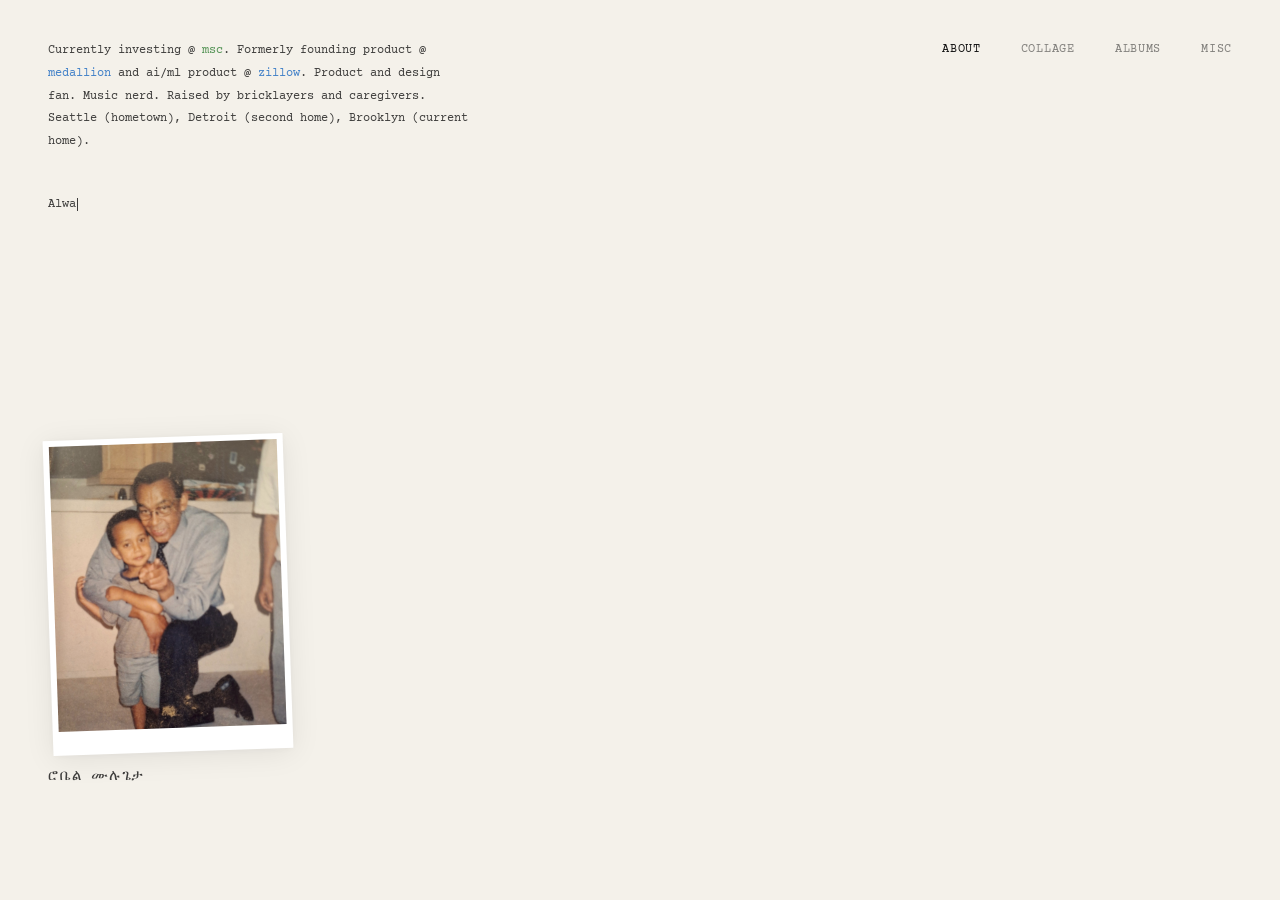
==== about/index.html @ 21a09a6a "Remove writing section Delete the /writing page and drop its nav link from the about, albums, collag" ====
<!DOCTYPE html>
<html lang="en">
<head>
  <meta charset="UTF-8">
  <meta name="viewport" content="width=device-width, initial-scale=1.0">
  <title>About — Robel Mulugeta</title>
  <meta name="description" content="First-generation. Product, venture, and everything in between.">
  <link rel="stylesheet" href="../css/style.css">
  <link rel="icon" type="image/png" href="../images/favicon-32.png" sizes="32x32">
  <link rel="apple-touch-icon" href="../images/apple-touch-icon.png">
</head>
<body>

  <nav class="nav">
    <a href="/about" class="active">About</a>
    <a href="/collage">Collage</a>
    <a href="/albums">Albums</a>
    <a href="/misc">Misc</a>
  </nav>

  <main class="about page-enter">
    <div class="about__text">
      <p>
        Currently investing @ <a href="https://msc.vc/" target="_blank" style="color: #2e7d32;">msc</a>. Formerly founding product @ <a href="https://medallion.co/" target="_blank" style="color: #1565c0;">medallion</a> and ai/ml product @ <a href="https://www.zillow.com/" target="_blank" style="color: #1565c0;">zillow</a>. Product and design fan. Music nerd. Raised by bricklayers and caregivers. Seattle (hometown), Detroit (second home), Brooklyn (current home).
      </p>
    </div>

    <div class="about__principles" id="typewriter"></div>

  </main>

  <div class="about__photo">
    <div class="polaroid">
      <img src="../images/IMG_8715.jpg" alt="Childhood photograph">
    </div>
    <div class="about__signature">
      ሮቤል ሙሉጌታ
    </div>
  </div>

  <script src="../js/cursor.js"></script>
  <script>
    (function () {
      var el = document.getElementById('typewriter');
      var cursor = document.createElement('span');
      cursor.className = 'cursor';
      el.appendChild(cursor);

      // Build the sequence of actions
      // Each action is either { type: 'char' } or { type: 'delete', count: n } or { type: 'pause', ms: n }
      var actions = [];
      var text = 'Always trying to be:\n\n* kind\n* honest\n* curiuous';

      // Type up to the typo
      for (var i = 0; i < text.length; i++) {
        actions.push({ type: 'char', char: text[i] });
      }

      // Pause after the typo
      actions.push({ type: 'pause', ms: 400 });

      // Backspace 'uous' (4 characters)
      for (var d = 0; d < 4; d++) {
        actions.push({ type: 'delete' });
      }

      // Small pause before correction
      actions.push({ type: 'pause', ms: 200 });

      // Type correction + rest
      var correction = 'ous\n* grateful';
      for (var c = 0; c < correction.length; c++) {
        actions.push({ type: 'char', char: correction[c] });
      }

      var content = '';
      var idx = 0;
      var baseTypeSpeed = 70;
      var deleteSpeed = 50;

      function tick() {
        if (idx >= actions.length) return;

        var action = actions[idx];
        idx++;

        if (action.type === 'char') {
          content += action.char;
          el.textContent = content;
          el.appendChild(cursor);
          var speed = baseTypeSpeed + Math.random() * 40;
          // Slow down slightly after newlines
          if (action.char === '\n') speed += 100;
          setTimeout(tick, speed);
        } else if (action.type === 'delete') {
          content = content.slice(0, -1);
          el.textContent = content;
          el.appendChild(cursor);
          setTimeout(tick, deleteSpeed);
        } else if (action.type === 'pause') {
          setTimeout(tick, action.ms);
        }
      }

      // Start after a brief delay
      setTimeout(tick, 800);
    })();

  </script>

</body>
</html>
---- css/style.css ----
/* ==========================================================================
   Design System — Robel Mulugeta Personal Site
   ========================================================================== */

/* --- Fonts --- */
@import url('https://fonts.googleapis.com/css2?family=Courier+Prime:ital,wght@0,400;0,700;1,400&family=Caveat:wght@400;700&display=swap');

/* --- Reset & Base --- */
*, *::before, *::after {
  margin: 0;
  padding: 0;
  box-sizing: border-box;
}

:root {
  --bg: #F4F1EA;
  --text: #111111;
  --text-light: rgba(17, 17, 17, 0.5);
  --text-subtle: rgba(17, 17, 17, 0.25);
  --mono: 'Courier Prime', 'Courier New', 'Courier', monospace;
}

html {
  font-size: 16px;
  scroll-behavior: smooth;
  -webkit-font-smoothing: antialiased;
  -moz-osx-font-smoothing: grayscale;
}

*, *::before, *::after,
*:hover, *:focus, *:active,
a, a:hover, a:focus,
button, button:hover,
[role="button"], [role="button"]:hover {
  cursor: none !important;
}

/* --- Custom Cursor --- */
.custom-cursor {
  position: fixed;
  top: -5px;
  left: -5px;
  width: 10px;
  height: 10px;
  background-color: #000000;
  border-radius: 50%;
  pointer-events: none;
  z-index: 9999;
  will-change: transform;
}

@media (pointer: coarse) {
  *, *::before, *::after { cursor: auto !important; }
  .custom-cursor { display: none; }
}

body {
  background-color: var(--bg);
  color: var(--text);
  font-family: var(--mono);
  font-weight: 400;
  line-height: 1.7;
  min-height: 100vh;
}

::selection {
  background: rgba(17, 17, 17, 0.08);
}

a {
  color: var(--text);
  text-decoration: none;
}

img {
  max-width: 100%;
  display: block;
}

/* --- Navigation --- */
.nav {
  position: fixed;
  top: 0;
  right: 0;
  padding: 2.5rem 3rem;
  z-index: 100;
  display: flex;
  gap: 2.5rem;
}

.nav a {
  font-family: var(--mono);
  font-size: 0.75rem;
  font-weight: 400;
  letter-spacing: 0.06em;
  text-transform: uppercase;
  color: var(--text-light);
  transition: color 0.3s ease;
  position: relative;
}

.nav a::after {
  content: '';
  position: absolute;
  bottom: -4px;
  left: 0;
  width: 0;
  height: 1px;
  background: var(--text);
  transition: width 0.3s ease;
}

.nav a:hover {
  color: var(--text);
}

.nav a:hover::after {
  width: 100%;
}

.nav a.active {
  color: var(--text);
}

/* --- Home Page --- */
.home {
  display: flex;
  flex-direction: column;
  align-items: center;
  min-height: 100vh;
  padding: 0;
}

/* --- Photo Section — ALD-style image-first hero --- */
.home__photos {
  width: 100%;
  max-width: 900px;
  margin: 8rem auto 0;
  padding: 0 4rem;
  display: flex;
  gap: 2.5rem;
  justify-content: center;
  align-items: flex-start;
}

.polaroid {
  background: #fff;
  padding: 10px 10px 40px 10px;
  box-shadow: 0 4px 30px rgba(0, 0, 0, 0.08), 0 1px 8px rgba(0, 0, 0, 0.04);
  flex: 0 1 340px;
}

.polaroid:nth-child(1) {
  transform: rotate(-2deg);
  margin-top: 2rem;
}

.polaroid:nth-child(2) {
  transform: rotate(1.5deg);
}

.polaroid:hover {
  transform: rotate(0deg) scale(1.02);
  transition: transform 0.4s ease;
}

.polaroid img {
  width: 100%;
  aspect-ratio: 4 / 5;
  object-fit: cover;
  filter: saturate(0.85) contrast(1.05);
}

/* --- Text Section — centered quote below photos --- */
.home__text {
  max-width: 600px;
  margin: 0 auto;
  padding: 6rem 2rem 8rem;
  text-align: center;
}

.home__quote {
  font-family: var(--mono);
  font-size: 1rem;
  font-style: italic;
  font-weight: 400;
  line-height: 2;
  color: var(--text);
  opacity: 0.7;
}

.home__attribution {
  display: block;
  margin-top: 1.5rem;
  font-family: var(--mono);
  font-style: normal;
  font-size: 0.8rem;
  color: var(--text);
  opacity: 0.35;
  letter-spacing: 0.02em;
}

.home__attribution em {
  font-style: italic;
}

/* --- About Page --- */
.about {
  max-width: 520px;
  margin: 0;
  padding: 2.5rem 3rem;
  min-height: 100vh;
}

.about__text {
  font-family: var(--mono);
  font-size: 0.75rem;
  font-weight: 400;
  line-height: 1.9;
  color: var(--text);
  opacity: 0.8;
}

.about__text p {
  margin-bottom: 0;
}

.about__photo {
  position: fixed;
  top: 45%;
  left: 3rem;
  display: flex;
  flex-direction: column;
  align-items: flex-start;
  gap: 0.8rem;
}

.about__photo .polaroid-container {
  perspective: 800px;
  flex: 0 1 120px;
}

.about__photo .polaroid-flipper {
  position: relative;
  width: 100%;
  transform-style: preserve-3d;
  transition: transform 0.7s cubic-bezier(0.4, 0.0, 0.2, 1);
}

.about__photo .polaroid-flipper.flipped {
  transform: rotateY(180deg);
}

.about__photo .polaroid-front,
.about__photo .polaroid-back {
  backface-visibility: hidden;
  -webkit-backface-visibility: hidden;
}

.about__photo .polaroid-front {
  position: relative;
}

.about__photo .polaroid-back {
  position: absolute;
  top: 0;
  left: 0;
  width: 100%;
  height: 100%;
  transform: rotateY(180deg);
  background: #fff;
  padding: 10px 10px 40px 10px;
  box-shadow: 0 4px 30px rgba(0, 0, 0, 0.08), 0 1px 8px rgba(0, 0, 0, 0.04);
  display: flex;
  align-items: center;
  justify-content: center;
}

.about__photo .polaroid-back-text {
  font-family: 'Caveat', cursive;
  font-size: 1rem;
  line-height: 1.6;
  color: #222;
  text-align: left;
  padding: 0.8rem;
  font-weight: 700;
  transform: rotate(-2deg);
}

.about__photo .polaroid {
  flex: 0 0 auto;
  width: 240px;
  padding: 6px 6px 24px 6px;
  position: relative;
}

.about__signature {
  text-align: left;
  font-size: 0.95rem;
  opacity: 0.8;
  letter-spacing: 0.05em;
  line-height: 1.6;
}

.sonics-counter {
  margin-top: 2rem;
  text-align: left;
}

.sonics-counter__title {
  font-family: var(--mono);
  font-size: 0.75rem;
  font-weight: 400;
  line-height: 1.9;
  color: var(--text);
  opacity: 0.8;
  margin-bottom: 1.2rem;
}

.sonics-counter__boxes {
  display: flex;
  gap: 0.6rem;
}

.sonics-box {
  display: flex;
  flex-direction: column;
  align-items: center;
  min-width: 3.2rem;
  padding: 0.6rem 0.5rem;
  border: 1px solid rgba(17, 17, 17, 0.12);
  border-radius: 3px;
}

.sonics-box__number {
  font-family: var(--mono);
  font-size: 1.1rem;
  font-weight: 700;
  color: var(--text);
  opacity: 0.7;
  line-height: 1;
}

.sonics-box__label {
  font-family: var(--mono);
  font-size: 0.55rem;
  font-weight: 400;
  color: var(--text);
  opacity: 0.4;
  letter-spacing: 0.04em;
  text-transform: uppercase;
  margin-top: 0.35rem;
}

.about__principles {
  margin-top: 2.5rem;
  font-family: var(--mono);
  font-size: 0.75rem;
  font-weight: 400;
  line-height: 1.9;
  color: var(--text);
  opacity: 0.8;
  white-space: pre;
  text-align: left;
}

.about__principles .cursor {
  display: inline-block;
  width: 1px;
  height: 1.1em;
  background: var(--text);
  vertical-align: text-bottom;
  margin-left: 1px;
  animation: blink 0.6s step-end infinite;
}

@keyframes blink {
  0%, 100% { opacity: 1; }
  50% { opacity: 0; }
}

/* --- Globe --- */
.globe-container {
  margin-top: 2rem;
  width: 280px;
  height: 280px;
  pointer-events: auto;
  opacity: 0;
  transition: opacity 1.2s ease;
}

.globe-container.visible {
  opacity: 1;
}

.globe-container__title {
  font-family: var(--mono);
  font-size: 0.75rem;
  font-weight: 400;
  line-height: 1.9;
  color: var(--text);
  opacity: 0.8;
  margin-bottom: 0.8rem;
  text-align: left;
}

.globe-container canvas {
  width: 100%;
  height: 100%;
}

/* --- Music Page --- */
.music-page {
  width: 100%;
  height: 100vh;
  overflow: hidden;
  position: relative;
}

.music-canvas {
  width: 100%;
  height: 100%;
  position: relative;
  overflow: hidden;
}

.album-cover {
  position: absolute;
  width: 160px;
  height: 160px;
  pointer-events: none;
  opacity: 0;
  animation: albumFadeIn 0.6s ease forwards;
  box-shadow:
    0 1px 2px rgba(0, 0, 0, 0.15),
    0 4px 8px rgba(0, 0, 0, 0.12),
    0 12px 28px rgba(0, 0, 0, 0.14),
    0 20px 40px rgba(0, 0, 0, 0.08);
  border-radius: 2px;
  will-change: opacity, transform;
}

.album-cover img {
  width: 100%;
  height: 100%;
  object-fit: cover;
  border-radius: 2px;
}

@keyframes albumFadeIn {
  from {
    opacity: 0;
    transform: var(--rotation) scale(0.85);
  }
  to {
    opacity: 1;
    transform: var(--rotation) scale(1);
  }
}

.music-heading {
  position: fixed;
  top: 2.5rem;
  left: 3rem;
  max-width: 320px;
  text-align: left;
  z-index: 50;
  pointer-events: none;
  transition: opacity 0.8s ease;
}

.music-heading p {
  font-family: var(--mono);
  font-size: 0.75rem;
  font-style: italic;
  font-weight: 400;
  line-height: 1.9;
  color: var(--text);
  opacity: 0.8;
}

.music-heading cite {
  display: block;
  margin-top: 0.6rem;
  font-family: var(--mono);
  font-style: normal;
  font-size: 0.65rem;
  color: var(--text);
  opacity: 0.4;
  letter-spacing: 0.02em;
}

.music-heading cite em {
  font-style: italic;
}

.music-footer {
  position: fixed;
  bottom: 2.5rem;
  left: 0;
  right: 0;
  text-align: center;
  z-index: 10;
  pointer-events: none;
}

.music-footer p {
  font-family: var(--mono);
  font-size: 0.8rem;
  color: var(--text);
  opacity: 0.18;
  letter-spacing: 0.01em;
}

/* --- Collage Page --- */
.collage-page {
  width: 100%;
  height: 100vh;
  overflow: hidden;
  position: relative;
}

.collage-heading {
  position: fixed;
  top: 2.5rem;
  left: 3rem;
  max-width: 320px;
  text-align: left;
  z-index: 50;
  pointer-events: none;
}

.collage-heading p {
  font-family: var(--mono);
  font-size: 0.75rem;
  font-weight: 400;
  line-height: 1.9;
  color: var(--text);
  opacity: 0.8;
}

.collage-canvas {
  width: 100%;
  height: 100%;
  position: relative;
  overflow: hidden;
}

.collage-item {
  position: absolute;
  pointer-events: none;
  opacity: 0;
  transform: var(--rotation);
  box-shadow:
    0 1px 3px rgba(0, 0, 0, 0.1),
    0 6px 20px rgba(0, 0, 0, 0.12);
  border-radius: 2px;
  will-change: opacity, left, top;
}

.collage-item img {
  width: 100%;
  display: block;
  border-radius: 2px;
}

/* --- Misc Page --- */
.misc-page {
  width: 100%;
  min-height: 100vh;
  position: relative;
  padding-top: 2.5rem;
  padding-left: 3rem;
}

.misc-heading {
  max-width: 320px;
  text-align: left;
}

.misc-heading p {
  font-family: var(--mono);
  font-size: 0.75rem;
  font-weight: 400;
  line-height: 1.9;
  color: var(--text);
  opacity: 0.8;
}

.misc-video {
  margin-top: 8rem;
  max-width: 160px;
}

.misc-video__title {
  font-family: var(--mono);
  font-size: 0.75rem;
  font-weight: 400;
  line-height: 1.9;
  color: var(--text);
  opacity: 0.8;
  margin-bottom: 0.5rem;
}

.misc-video video {
  width: 100%;
  display: block;
  border-radius: 4px;
}

.misc-essay {
  margin-top: 3rem;
  max-width: 620px;
}

.misc-essay__title {
  font-family: var(--mono);
  font-size: 0.75rem;
  font-weight: 400;
  line-height: 1.9;
  color: var(--text);
  opacity: 0.8;
  cursor: pointer;
  list-style: none;
  display: inline-block;
  transition: opacity 0.2s ease;
}

.misc-essay__title::-webkit-details-marker {
  display: none;
}

.misc-essay__title::before {
  content: "+ ";
  opacity: 0.5;
}

.misc-essay[open] .misc-essay__title::before {
  content: "\2212 ";
}

.misc-essay__title:hover {
  opacity: 1;
}

.misc-essay__body {
  margin-top: 1rem;
  max-width: 560px;
}

.misc-essay__body p {
  font-family: var(--mono);
  font-size: 0.75rem;
  font-weight: 400;
  line-height: 1.9;
  color: var(--text);
  opacity: 0.8;
  margin-bottom: 1rem;
}

/* --- Page Transitions --- */
.page-enter {
  animation: pageIn 0.6s ease forwards;
}

@keyframes pageIn {
  from {
    opacity: 0;
    transform: translateY(12px);
  }
  to {
    opacity: 1;
    transform: translateY(0);
  }
}

/* --- Responsive --- */
@media (max-width: 768px) {
  .nav {
    padding: 1.5rem 1.5rem;
    gap: 1.8rem;
  }

  .nav a {
    font-size: 0.7rem;
  }

  .home__photos {
    margin-top: 6rem;
    padding: 0 2rem;
    gap: 1.5rem;
  }

  .polaroid {
    flex: 0 1 280px;
    padding: 8px 8px 30px 8px;
  }

  .home__text {
    padding: 4rem 1.5rem 6rem;
  }

  .home__quote {
    font-size: 0.9rem;
  }

  .about {
    padding: 5.5rem 1.5rem 2rem;
    max-width: 100%;
    min-height: auto;
  }

  .sonics-counter__title {
    font-size: 0.7rem;
  }

  .globe-container__title {
    font-size: 0.7rem;
  }

  .sonics-box {
    min-width: 2.8rem;
    padding: 0.5rem 0.4rem;
  }

  .sonics-box__number {
    font-size: 0.95rem;
  }

  .about__principles {
    position: static;
    transform: none;
    margin: 3rem 0 0 1.5rem;
    text-align: left;
  }


  .globe-container {
    width: 160px;
    height: 160px;
    opacity: 1;
    cursor: none;
  }

  .album-cover {
    width: 120px;
    height: 120px;
  }

  .music-heading,
  .collage-heading {
    top: 5.5rem;
    left: 1.5rem;
    max-width: 260px;
  }

  .misc-page {
    min-height: auto;
    padding-top: 5.5rem;
    padding-left: 1.5rem;
  }

  .misc-heading {
    max-width: 80%;
  }

  .misc-video {
    max-width: 120px;
  }

  .about__text,
  .about__principles,
  .music-heading p,
  .collage-heading p,
  .misc-heading p {
    font-size: 0.7rem;
  }
}

@media (max-width: 480px) {
  .nav {
    padding: 1.2rem 1.2rem;
    gap: 1.5rem;
  }

  .nav a {
    font-size: 0.65rem;
  }

  .home__photos {
    margin-top: 5rem;
    padding: 0 1.2rem;
    flex-direction: column;
    align-items: center;
    gap: 1.5rem;
  }

  .polaroid {
    flex: none;
    width: 80%;
    max-width: 280px;
  }

  .polaroid:nth-child(1) {
    margin-top: 0;
    transform: rotate(-1.5deg);
  }

  .polaroid:nth-child(2) {
    transform: rotate(1deg);
  }

  .home__text {
    padding: 3rem 1.2rem 5rem;
  }

  .home__quote {
    font-size: 0.85rem;
  }

  .about {
    padding: 5rem 1.2rem 2rem;
  }

  .about__photo .polaroid {
    width: 210px;
  }

  .sonics-counter__title {
    font-size: 0.65rem;
  }

  .globe-container__title {
    font-size: 0.65rem;
  }

  .sonics-counter__boxes {
    gap: 0.4rem;
  }

  .sonics-box {
    min-width: 2.4rem;
    padding: 0.4rem 0.3rem;
  }

  .sonics-box__number {
    font-size: 0.85rem;
  }

  .sonics-box__label {
    font-size: 0.45rem;
  }

  .about__principles {
    font-size: 0.65rem;
    margin-top: 2.5rem;
  }

  .globe-container {
    width: 120px;
    height: 120px;
  }

  .album-cover {
    width: 100px;
    height: 100px;
  }

  .music-heading,
  .collage-heading {
    top: 5rem;
    left: 1.2rem;
    max-width: 220px;
  }

  .misc-page {
    padding-top: 5rem;
    padding-left: 1.2rem;
  }

  .misc-heading {
    max-width: 80%;
  }

  .misc-video {
    max-width: 100px;
  }

  .about__text,
  .about__principles,
  .music-heading p,
  .collage-heading p,
  .misc-heading p {
    font-size: 0.65rem;
  }
}
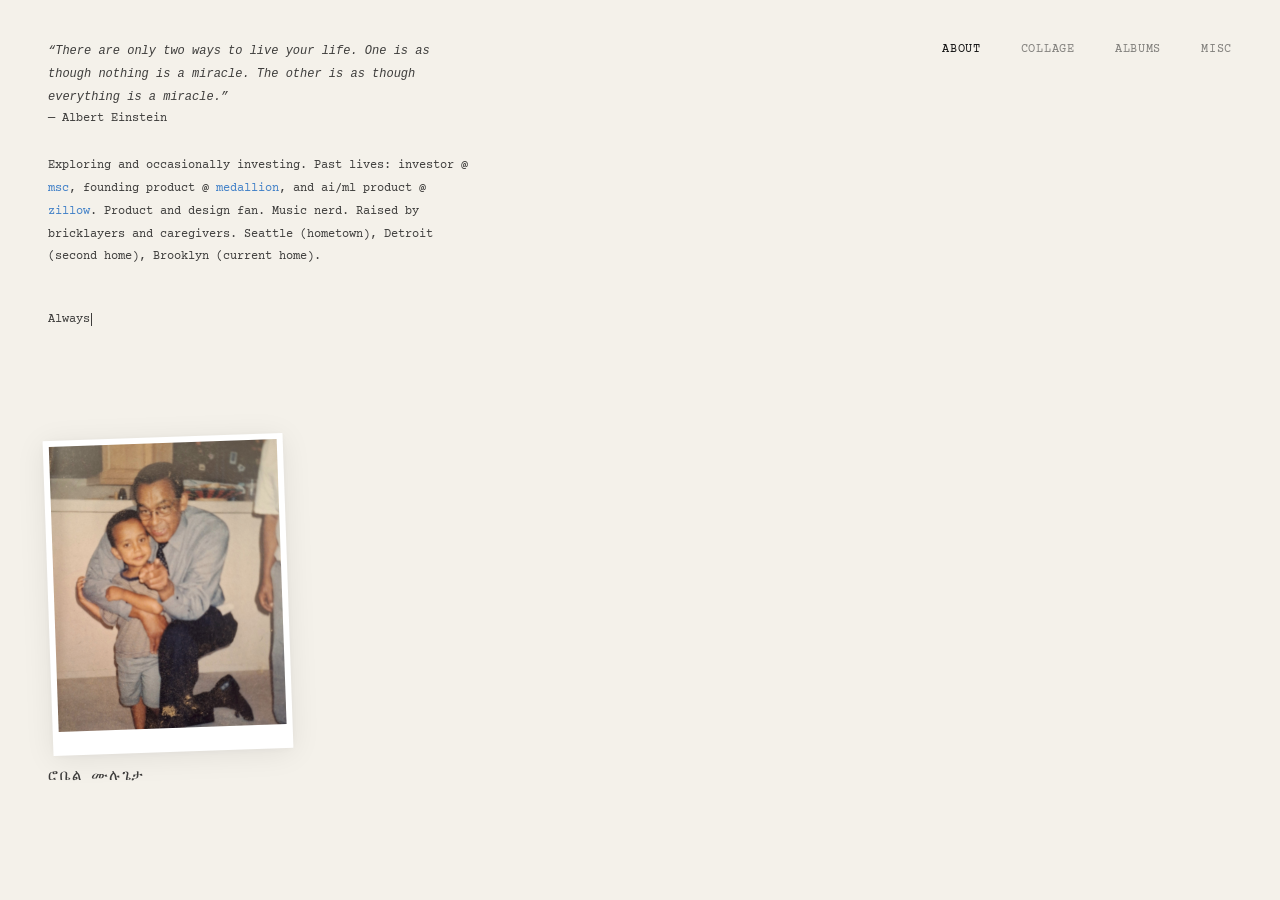
==== commit 8192526b: "Update about page with Einstein quote and new bio Add the "everything is a miracle" quote at the top" ====
--- a/about/index.html
+++ b/about/index.html
@@ -20,8 +20,12 @@
 
   <main class="about page-enter">
     <div class="about__text">
+      <blockquote class="about__quote">
+        <p>&ldquo;There are only two ways to live your life. One is as though nothing is a miracle. The other is as though everything is a miracle.&rdquo;</p>
+        <p class="about__quote-author">&mdash; Albert Einstein</p>
+      </blockquote>
       <p>
-        Currently investing @ <a href="https://msc.vc/" target="_blank" style="color: #2e7d32;">msc</a>. Formerly founding product @ <a href="https://medallion.co/" target="_blank" style="color: #1565c0;">medallion</a> and ai/ml product @ <a href="https://www.zillow.com/" target="_blank" style="color: #1565c0;">zillow</a>. Product and design fan. Music nerd. Raised by bricklayers and caregivers. Seattle (hometown), Detroit (second home), Brooklyn (current home).
+        Exploring and occasionally investing. Past lives: investor @ <a href="https://msc.vc/" target="_blank" style="color: #1565c0;">msc</a>, founding product @ <a href="https://medallion.co/" target="_blank" style="color: #1565c0;">medallion</a>, and ai/ml product @ <a href="https://www.zillow.com/" target="_blank" style="color: #1565c0;">zillow</a>. Product and design fan. Music nerd. Raised by bricklayers and caregivers. Seattle (hometown), Detroit (second home), Brooklyn (current home).
       </p>
     </div>
 
--- a/css/style.css
+++ b/css/style.css
@@ -223,6 +223,15 @@
 
 .about__text p {
   margin-bottom: 0;
+}
+
+.about__quote {
+  margin: 0 0 1.5rem;
+  font-style: italic;
+}
+
+.about__quote .about__quote-author {
+  font-style: normal;
 }
 
 .about__photo {
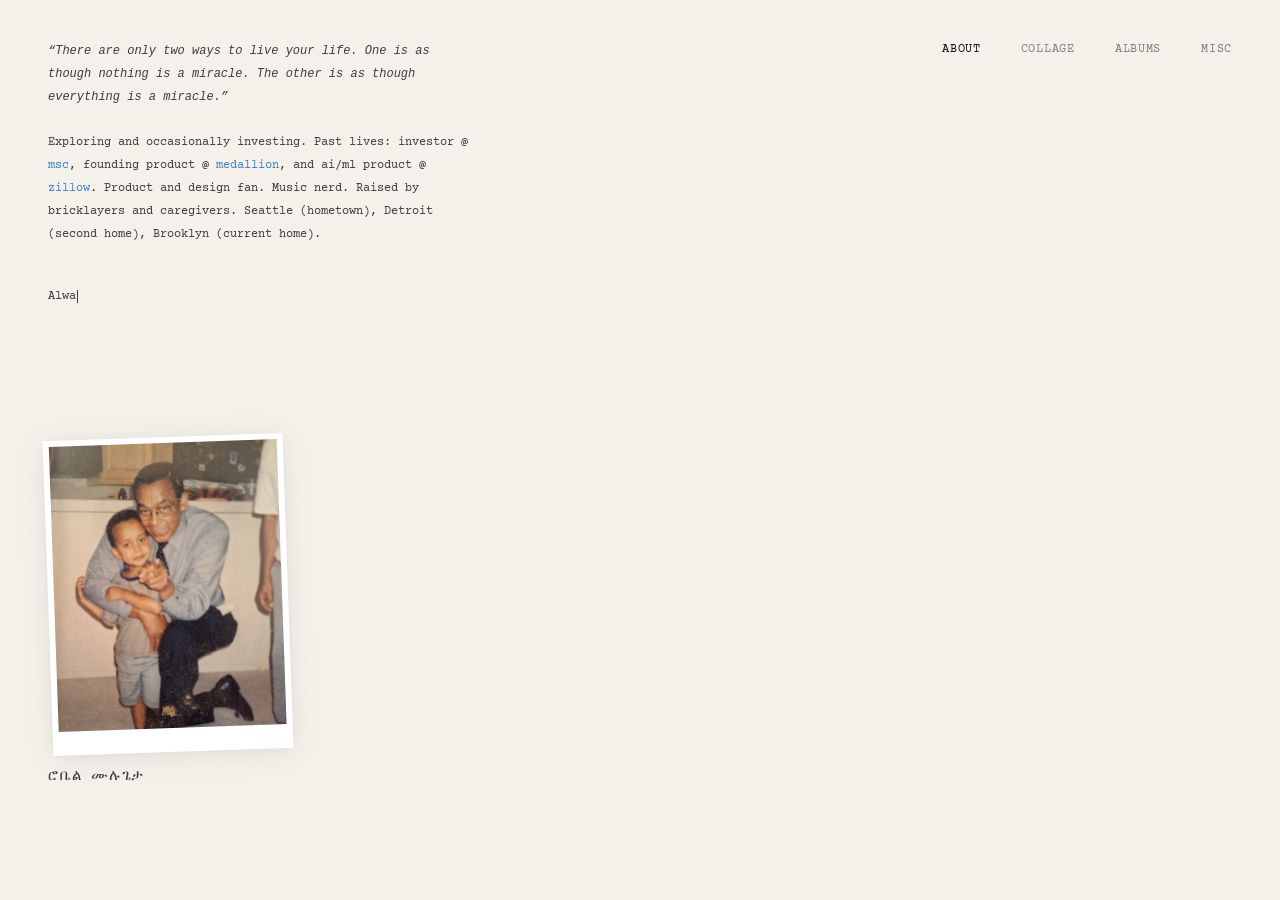
==== commit 046d8762: "Remove Einstein attribution from about page quote Co-Authored-By: Claude Opus 5.5 <noreply@anthropic" ====
--- a/about/index.html
+++ b/about/index.html
@@ -22,7 +22,6 @@
     <div class="about__text">
       <blockquote class="about__quote">
         <p>&ldquo;There are only two ways to live your life. One is as though nothing is a miracle. The other is as though everything is a miracle.&rdquo;</p>
-        <p class="about__quote-author">&mdash; Albert Einstein</p>
       </blockquote>
       <p>
         Exploring and occasionally investing. Past lives: investor @ <a href="https://msc.vc/" target="_blank" style="color: #1565c0;">msc</a>, founding product @ <a href="https://medallion.co/" target="_blank" style="color: #1565c0;">medallion</a>, and ai/ml product @ <a href="https://www.zillow.com/" target="_blank" style="color: #1565c0;">zillow</a>. Product and design fan. Music nerd. Raised by bricklayers and caregivers. Seattle (hometown), Detroit (second home), Brooklyn (current home).
--- a/css/style.css
+++ b/css/style.css
@@ -228,10 +228,6 @@
 .about__quote {
   margin: 0 0 1.5rem;
   font-style: italic;
-}
-
-.about__quote .about__quote-author {
-  font-style: normal;
 }
 
 .about__photo {
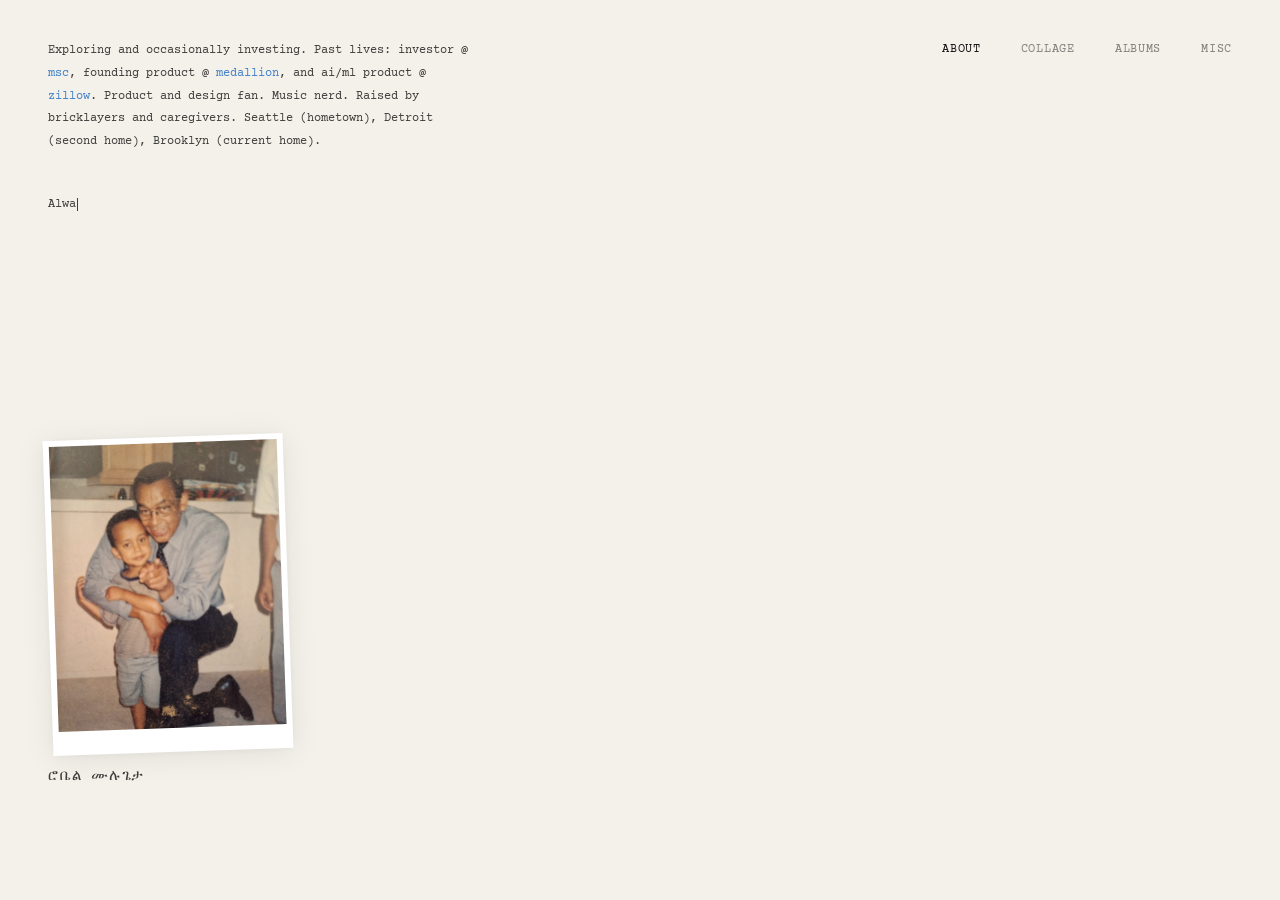
==== commit 0b4bc7bf: "Move quote from about page to misc page The quote made the about page too crowded and pushed the pri" ====
--- a/about/index.html
+++ b/about/index.html
@@ -20,9 +20,6 @@
 
   <main class="about page-enter">
     <div class="about__text">
-      <blockquote class="about__quote">
-        <p>&ldquo;There are only two ways to live your life. One is as though nothing is a miracle. The other is as though everything is a miracle.&rdquo;</p>
-      </blockquote>
       <p>
         Exploring and occasionally investing. Past lives: investor @ <a href="https://msc.vc/" target="_blank" style="color: #1565c0;">msc</a>, founding product @ <a href="https://medallion.co/" target="_blank" style="color: #1565c0;">medallion</a>, and ai/ml product @ <a href="https://www.zillow.com/" target="_blank" style="color: #1565c0;">zillow</a>. Product and design fan. Music nerd. Raised by bricklayers and caregivers. Seattle (hometown), Detroit (second home), Brooklyn (current home).
       </p>
--- a/css/style.css
+++ b/css/style.css
@@ -223,11 +223,6 @@
 
 .about__text p {
   margin-bottom: 0;
-}
-
-.about__quote {
-  margin: 0 0 1.5rem;
-  font-style: italic;
 }
 
 .about__photo {
@@ -592,6 +587,18 @@
   opacity: 0.8;
 }
 
+.misc-quote {
+  margin: 2rem 0 0;
+}
+
+.misc-quote p {
+  font-style: italic;
+}
+
+.misc-quote .misc-quote__author {
+  font-style: normal;
+}
+
 .misc-video {
   margin-top: 8rem;
   max-width: 160px;
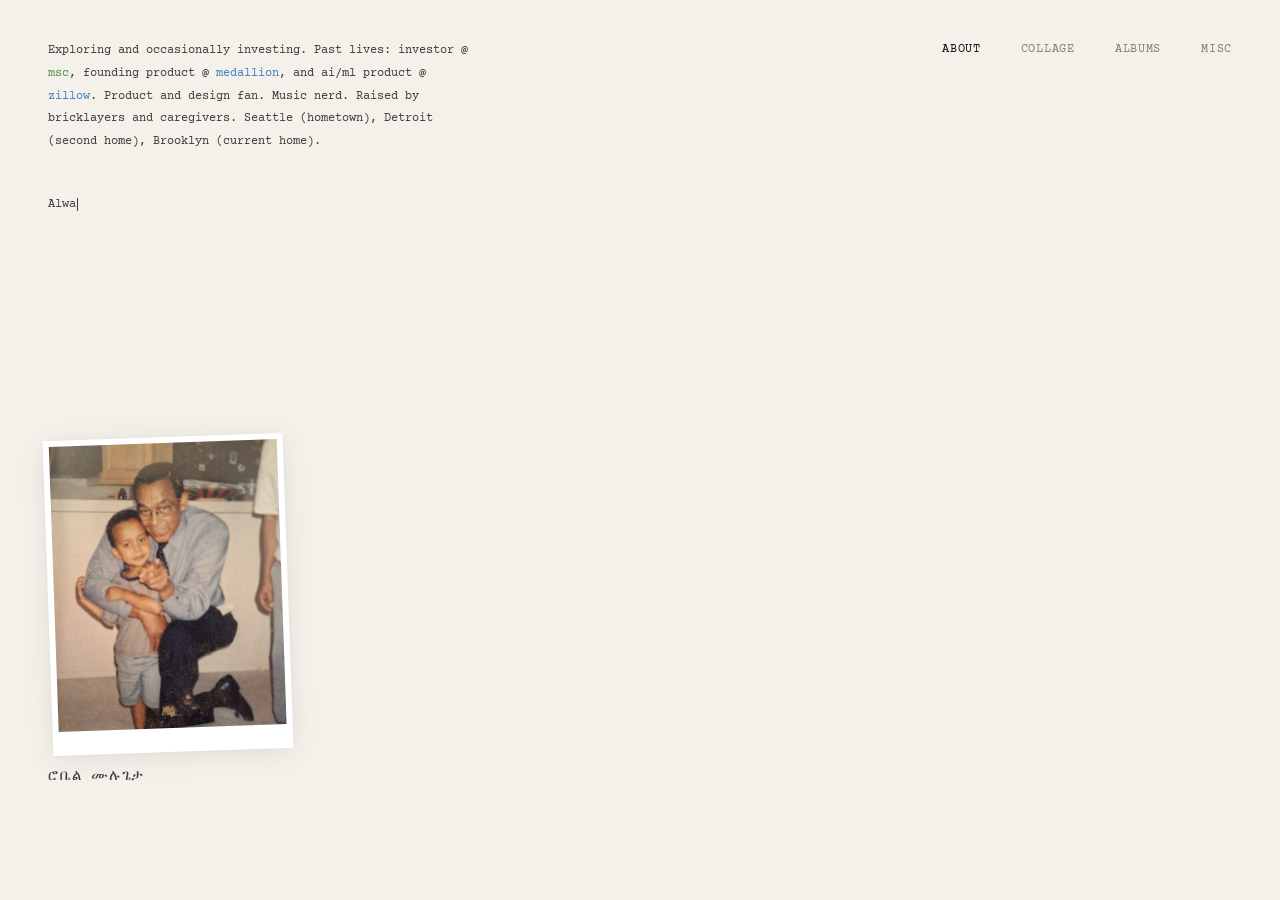
==== commit 118ba44a: "Restore msc link to its green brand color Co-Authored-By: Claude Opus 5.5 <noreply@anthropic.com> Cl" ====
--- a/about/index.html
+++ b/about/index.html
@@ -21,7 +21,7 @@
   <main class="about page-enter">
     <div class="about__text">
       <p>
-        Exploring and occasionally investing. Past lives: investor @ <a href="https://msc.vc/" target="_blank" style="color: #1565c0;">msc</a>, founding product @ <a href="https://medallion.co/" target="_blank" style="color: #1565c0;">medallion</a>, and ai/ml product @ <a href="https://www.zillow.com/" target="_blank" style="color: #1565c0;">zillow</a>. Product and design fan. Music nerd. Raised by bricklayers and caregivers. Seattle (hometown), Detroit (second home), Brooklyn (current home).
+        Exploring and occasionally investing. Past lives: investor @ <a href="https://msc.vc/" target="_blank" style="color: #2e7d32;">msc</a>, founding product @ <a href="https://medallion.co/" target="_blank" style="color: #1565c0;">medallion</a>, and ai/ml product @ <a href="https://www.zillow.com/" target="_blank" style="color: #1565c0;">zillow</a>. Product and design fan. Music nerd. Raised by bricklayers and caregivers. Seattle (hometown), Detroit (second home), Brooklyn (current home).
       </p>
     </div>
 
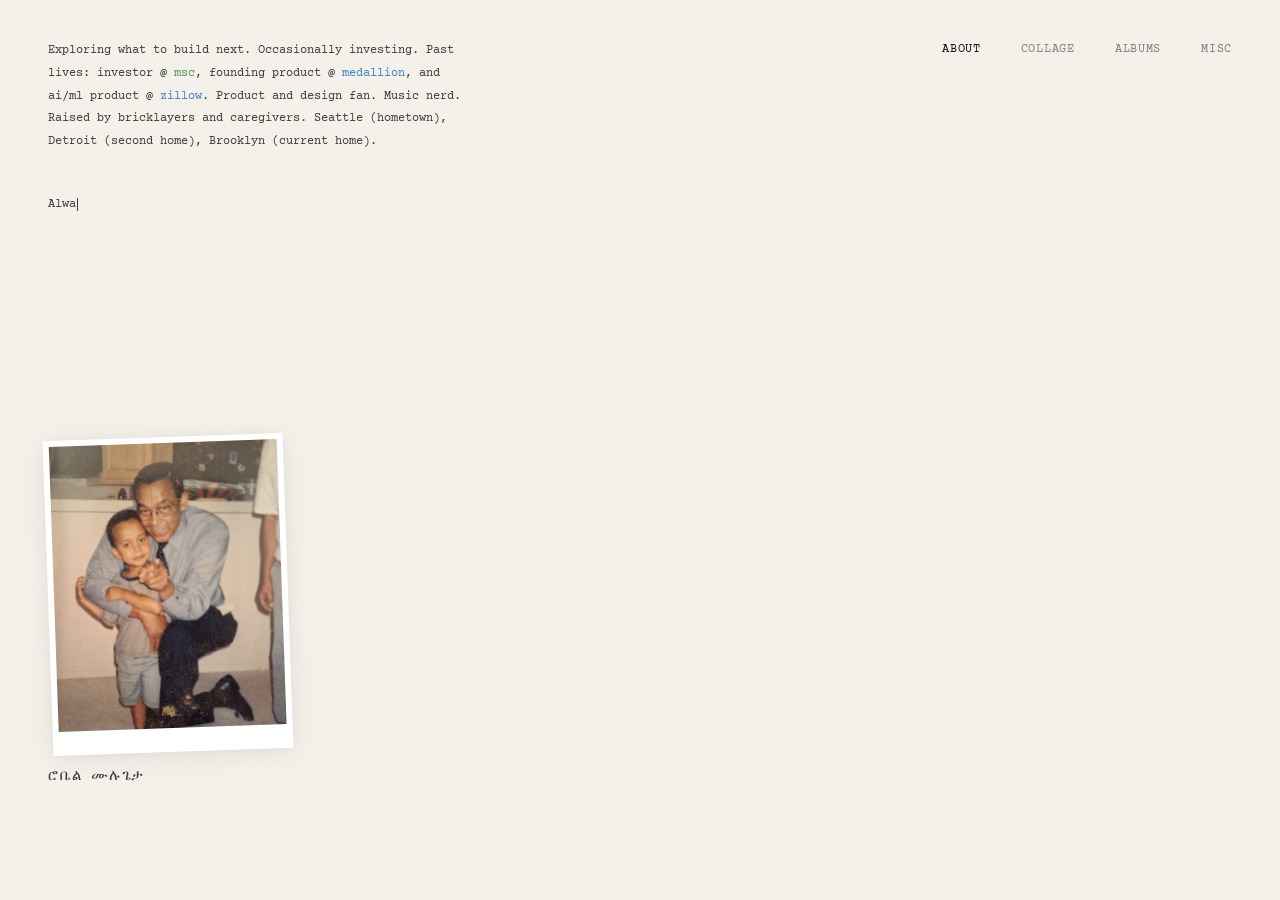
==== commit ff072560: "Update about blurb to "Exploring what to build next" Co-Authored-By: Claude Opus 5.5 <noreply@anthro" ====
--- a/about/index.html
+++ b/about/index.html
@@ -21,7 +21,7 @@
   <main class="about page-enter">
     <div class="about__text">
       <p>
-        Exploring and occasionally investing. Past lives: investor @ <a href="https://msc.vc/" target="_blank" style="color: #2e7d32;">msc</a>, founding product @ <a href="https://medallion.co/" target="_blank" style="color: #1565c0;">medallion</a>, and ai/ml product @ <a href="https://www.zillow.com/" target="_blank" style="color: #1565c0;">zillow</a>. Product and design fan. Music nerd. Raised by bricklayers and caregivers. Seattle (hometown), Detroit (second home), Brooklyn (current home).
+        Exploring what to build next. Occasionally investing. Past lives: investor @ <a href="https://msc.vc/" target="_blank" style="color: #2e7d32;">msc</a>, founding product @ <a href="https://medallion.co/" target="_blank" style="color: #1565c0;">medallion</a>, and ai/ml product @ <a href="https://www.zillow.com/" target="_blank" style="color: #1565c0;">zillow</a>. Product and design fan. Music nerd. Raised by bricklayers and caregivers. Seattle (hometown), Detroit (second home), Brooklyn (current home).
       </p>
     </div>
 
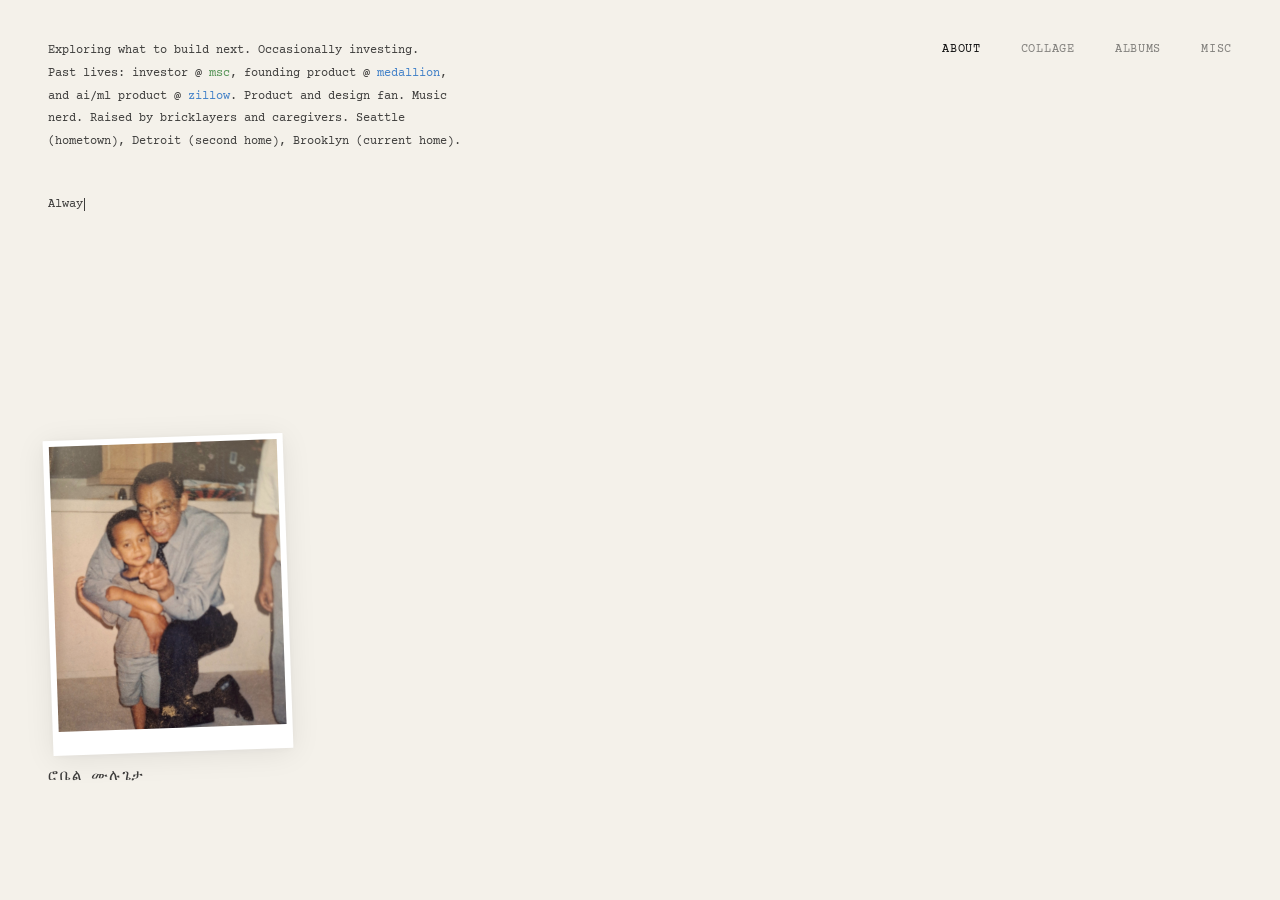
==== commit 80acb93e: "Start "Past lives" on its own line in about blurb Co-Authored-By: Claude Opus 5.5 <noreply@anthropic" ====
--- a/about/index.html
+++ b/about/index.html
@@ -21,7 +21,8 @@
   <main class="about page-enter">
     <div class="about__text">
       <p>
-        Exploring what to build next. Occasionally investing. Past lives: investor @ <a href="https://msc.vc/" target="_blank" style="color: #2e7d32;">msc</a>, founding product @ <a href="https://medallion.co/" target="_blank" style="color: #1565c0;">medallion</a>, and ai/ml product @ <a href="https://www.zillow.com/" target="_blank" style="color: #1565c0;">zillow</a>. Product and design fan. Music nerd. Raised by bricklayers and caregivers. Seattle (hometown), Detroit (second home), Brooklyn (current home).
+        Exploring what to build next. Occasionally investing.<br>
+        Past lives: investor @ <a href="https://msc.vc/" target="_blank" style="color: #2e7d32;">msc</a>, founding product @ <a href="https://medallion.co/" target="_blank" style="color: #1565c0;">medallion</a>, and ai/ml product @ <a href="https://www.zillow.com/" target="_blank" style="color: #1565c0;">zillow</a>. Product and design fan. Music nerd. Raised by bricklayers and caregivers. Seattle (hometown), Detroit (second home), Brooklyn (current home).
       </p>
     </div>
 
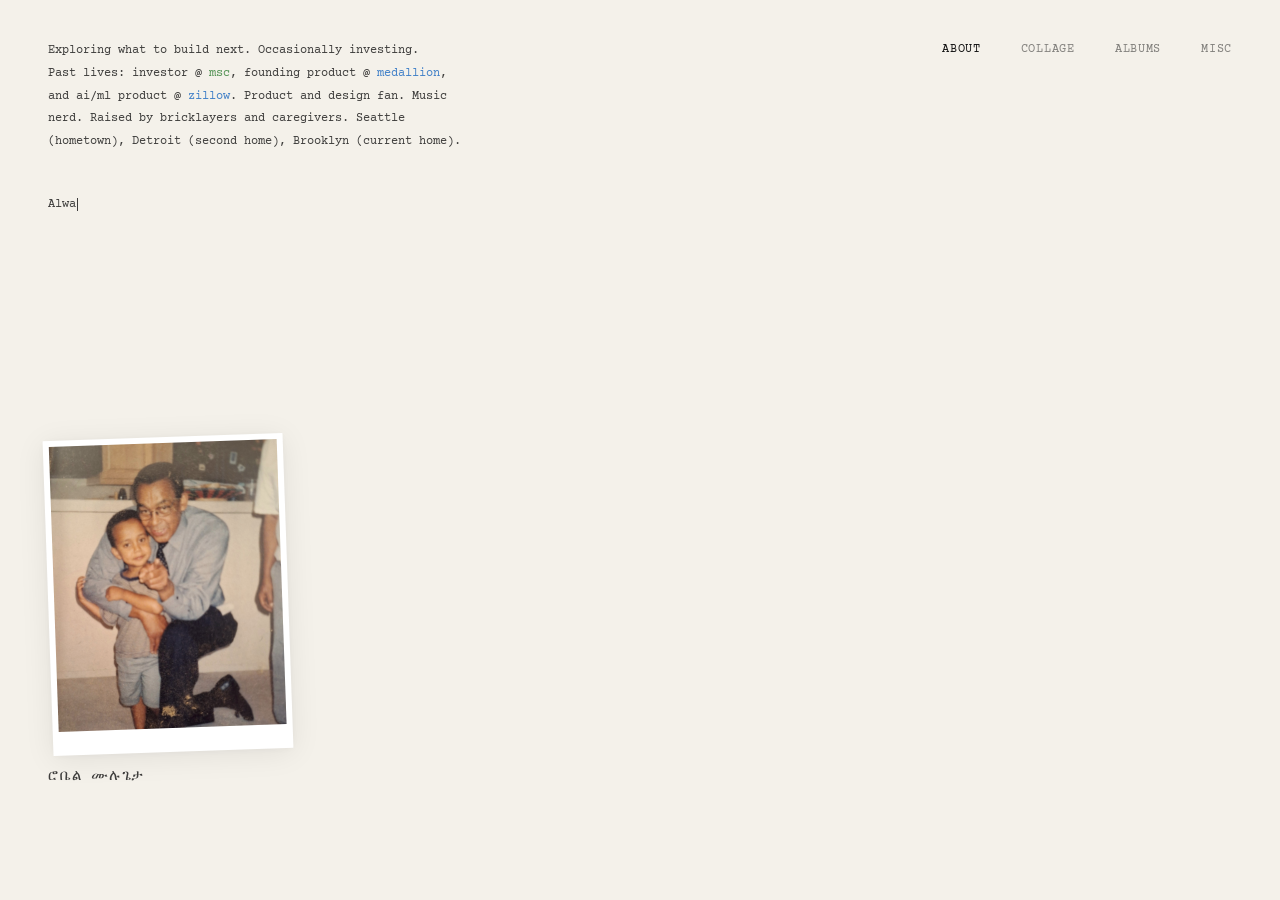
==== commit a5a44852: "Skip about-page typing animation on revisits within 30 minutes Remember the last visit in localStora" ====
--- a/about/index.html
+++ b/about/index.html
@@ -103,6 +103,26 @@
         }
       }
 
+      var LAST_SEEN_KEY = 'about-typewriter-last-seen';
+      var SKIP_WINDOW_MS = 30 * 60 * 1000;
+      var seenRecently = false;
+
+      try {
+        var lastSeen = parseInt(localStorage.getItem(LAST_SEEN_KEY), 10);
+        seenRecently = lastSeen > 0 && Date.now() - lastSeen < SKIP_WINDOW_MS;
+        localStorage.setItem(LAST_SEEN_KEY, String(Date.now()));
+      } catch (e) {}
+
+      if (seenRecently) {
+        actions.forEach(function (action) {
+          if (action.type === 'char') content += action.char;
+          else if (action.type === 'delete') content = content.slice(0, -1);
+        });
+        el.textContent = content;
+        el.appendChild(cursor);
+        return;
+      }
+
       // Start after a brief delay
       setTimeout(tick, 800);
     })();
--- a/css/style.css
+++ b/css/style.css
@@ -587,15 +587,55 @@
   opacity: 0.8;
 }
 
-.misc-quote {
-  margin: 2rem 0 0;
-}
-
-.misc-quote p {
+.misc-heading .misc-link {
+  margin-top: 1rem;
+}
+
+.misc-link a {
+  color: #00838f;
+}
+
+.quotebook-page {
+  width: 100%;
+  min-height: 100vh;
+  padding: 2.5rem 3rem 6rem;
+}
+
+.quotebook {
+  max-width: 420px;
+  font-family: var(--mono);
+  font-size: 0.75rem;
+  font-weight: 400;
+  line-height: 1.9;
+  color: var(--text);
+  opacity: 0.8;
+}
+
+.quotebook__title {
+  margin-bottom: 2rem;
+}
+
+.quote-section {
+  margin-bottom: 3.5rem;
+}
+
+.quote-section__title {
+  margin-bottom: 1.2rem;
+  font-size: 0.65rem;
+  letter-spacing: 0.15em;
+  text-transform: uppercase;
+  color: var(--text-light);
+}
+
+.quote {
+  margin: 0 0 1.8rem;
+}
+
+.quote p {
   font-style: italic;
 }
 
-.misc-quote .misc-quote__author {
+.quote .quote__author {
   font-style: normal;
 }
 
@@ -744,6 +784,13 @@
     transform: none;
     margin: 3rem 0 0 1.5rem;
     text-align: left;
+    /* Six typed lines at line-height 1.9; keeps the photo below from shifting while the list types out. */
+    min-height: 11.4em;
+  }
+
+  .about__photo {
+    position: static;
+    margin: 2.5rem 0 3rem 3rem;
   }
 
 
@@ -780,11 +827,16 @@
     max-width: 120px;
   }
 
+  .quotebook-page {
+    padding: 5.5rem 1.5rem 4rem;
+  }
+
   .about__text,
   .about__principles,
   .music-heading p,
   .collage-heading p,
-  .misc-heading p {
+  .misc-heading p,
+  .quotebook {
     font-size: 0.7rem;
   }
 }
@@ -898,11 +950,16 @@
     max-width: 100px;
   }
 
+  .quotebook-page {
+    padding: 5rem 1.2rem 4rem;
+  }
+
   .about__text,
   .about__principles,
   .music-heading p,
   .collage-heading p,
-  .misc-heading p {
+  .misc-heading p,
+  .quotebook {
     font-size: 0.65rem;
   }
 }
